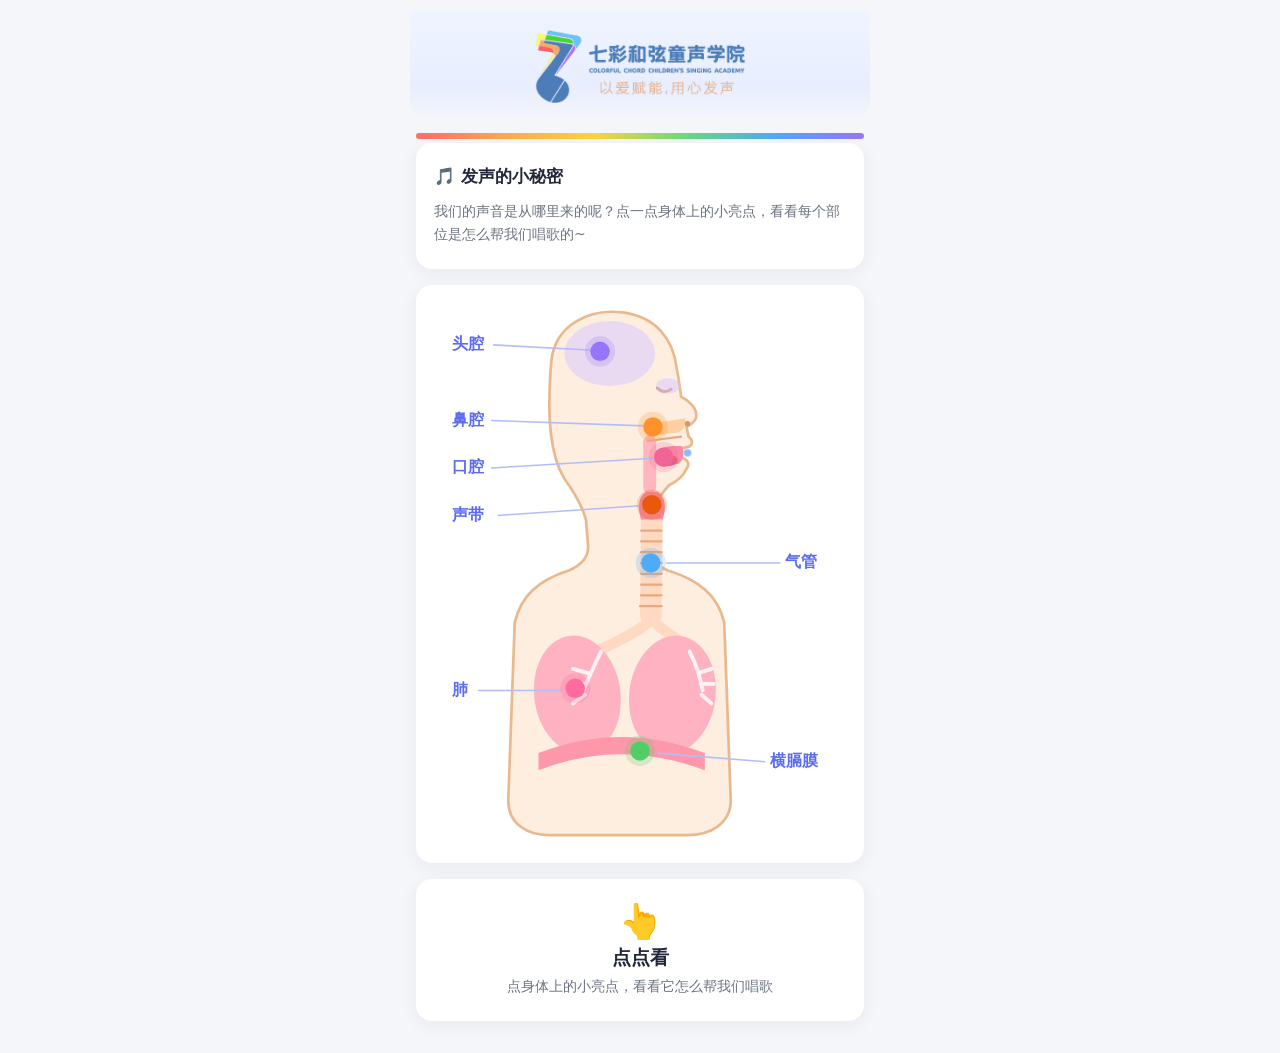
==== organs.html @ ccc393f4 "四环节测评流+键盘组件+星星弹窗+发声器官科普页" ====
<!doctype html>
<html lang="zh">
<head>
<meta charset="utf-8">
<meta name="viewport" content="width=device-width,initial-scale=1,user-scalable=no">
<title>发声的小秘密 · 七彩和弦</title>
<link rel="icon" type="image/png" href="assets/favicon.png">
<link rel="stylesheet" href="assets/style.css">
<style>
  .organ-svg { width: 100%; height: auto; display: block; }
  .organ-hit { cursor: pointer; }
  .organ-hit .dot { transition: transform .2s; transform-origin: center; transform-box: fill-box;
                    animation: dotPulse 2.4s ease-in-out infinite; }
  .organ-hit.on .dot { animation: none; transform: scale(1.35); }
  @keyframes dotPulse { 0%,100% { transform: scale(1); } 50% { transform: scale(1.15); } }
  /* 呼吸动画: 肺+横膈膜轻轻起伏 */
  #breathe { animation: br 4s ease-in-out infinite; transform-box: fill-box; transform-origin: 50% 100%; }
  @keyframes br { 0%,100% { transform: scale(1) translateY(0); } 50% { transform: scale(1.03) translateY(3px); } }
  #orgCard { min-height: 120px; }
  #orgCard .o-emoji { font-size: 34px; }
  #orgCard .o-name { font-size: 19px; font-weight: 800; margin: 4px 0; }
  #orgCard .o-role { font-size: 14px; color: var(--sub); line-height: 1.7; }
  #orgCard .o-tip { margin-top: 8px; font-size: 13px; background: #fff7e0; border-radius: 10px; padding: 8px 10px; color: #8a6d00; }
</style>
</head>
<body>
<div class="brandhead">
  <img class="logo" src="assets/logo-wide.png" alt="七彩和弦童声学院">
</div>
<div class="brandbar"></div>

<div class="card">
  <h2>🎵 发声的小秘密</h2>
  <p class="desc">我们的声音是从哪里来的呢？点一点身体上的小亮点，看看每个部位是怎么帮我们唱歌的~</p>
</div>

<div class="card" style="padding:8px">
  <!-- 少儿发声器官图: 侧脸头+正面胸, 气道 口鼻→咽→喉→气管→肺, 参照 BBC 儿童声乐科普图 -->
  <svg class="organ-svg" viewBox="0 0 400 520" id="organSvg" aria-label="发声器官示意图">
    <!-- ===== 人物轮廓(侧脸朝右, 正面胸) ===== -->
    <path d="M 118 62
             C 122 30 152 14 184 18
             C 214 22 231 42 234 70
             C 236 80 237 88 238 96
             C 247 101 253 108 252 115
             C 251 120 246 122 243 124
             L 245 133
             C 249 136 249 140 246 142
             L 234 145
             C 233 148 235 151 240 153
             C 245 155 246 159 243 163
             C 240 170 233 175 227 178
             C 219 186 213 196 211 210
             L 208 235
             C 208 245 214 252 226 257
             C 255 266 272 280 278 305
             L 284 470
             C 284 492 264 502 244 502
             L 116 502
             C 96 502 78 492 78 470
             L 84 305
             C 90 280 106 266 134 257
             C 146 252 152 245 152 235
             L 150 210
             C 146 195 138 183 130 172
             C 118 152 113 120 118 62 Z"
          fill="#fdeee0" stroke="#e9b98d" stroke-width="2.5" stroke-linejoin="round"/>
    <!-- 眼睛(笑眯眯) -->
    <path d="M 216 88 Q 222 94 229 89" fill="none" stroke="#c98f5f" stroke-width="2.5" stroke-linecap="round"/>

    <!-- ===== 头腔(共鸣区, 柔光) ===== -->
    <g class="organ-hit" data-k="head">
      <ellipse cx="172" cy="56" rx="42" ry="30" fill="#d9c9ff" opacity="0.55"/>
      <ellipse cx="226" cy="86" rx="11" ry="7" fill="#d9c9ff" opacity="0.55"/>
    </g>

    <!-- ===== 鼻腔(鼻孔→咽的通道) ===== -->
    <g class="organ-hit" data-k="nose">
      <path d="M 242 116 L 217 120 C 209 122 205 126 206 133 L 236 129 C 241 127 243 121 242 116 Z" fill="#ffcf9f"/>
      <circle cx="244" cy="121" r="2.5" fill="#d89766"/>
    </g>
    <!-- 腭(鼻腔口腔分界) -->
    <path d="M 238 133 L 207 137" stroke="#e8a97e" stroke-width="2" stroke-linecap="round"/>

    <!-- ===== 口腔 + 舌头 ===== -->
    <g class="organ-hit" data-k="mouth">
      <path d="M 239 142 C 228 141 218 143 214 147 C 211 152 214 158 222 160 L 236 158 C 241 154 241 147 239 142 Z" fill="#f98aa5"/>
      <ellipse cx="225" cy="155" rx="10" ry="5.5" fill="#e35d7c"/>
    </g>

    <!-- ===== 咽(口鼻后方共用通道) ===== -->
    <rect x="203" y="132" width="12" height="54" rx="6" fill="#ff9eb0" opacity="0.7"/>

    <!-- ===== 声带/喉 ===== -->
    <g class="organ-hit" data-k="cord">
      <path d="M 201 210 C 197 197 199 188 206 184 L 216 184 C 223 188 225 197 221 210 Z" fill="#f78ca0"/>
      <path d="M 204 193 L 218 198 M 204 200 L 218 195" stroke="#c2255c" stroke-width="2" stroke-linecap="round"/>
    </g>

    <!-- ===== 气管(带软骨环) ===== -->
    <g class="organ-hit" data-k="trachea">
      <path d="M 201 210 L 200 298 C 200 304 204 308 210 308 C 216 308 220 304 220 298 L 221 210 Z" fill="#ffd9c2"/>
      <g stroke="#e8a97e" stroke-width="2" stroke-linecap="round">
        <line x1="201" y1="220" x2="220" y2="220"/><line x1="201" y1="230" x2="220" y2="230"/>
        <line x1="201" y1="240" x2="220" y2="240"/><line x1="201" y1="250" x2="220" y2="250"/>
        <line x1="201" y1="260" x2="220" y2="260"/><line x1="201" y1="270" x2="220" y2="270"/>
        <line x1="201" y1="280" x2="220" y2="280"/><line x1="200" y1="290" x2="220" y2="290"/>
      </g>
    </g>

    <!-- ===== 呼吸组: 支气管+肺+横膈膜 ===== -->
    <g id="breathe">
      <!-- 支气管 -->
      <path d="M 210 302 C 202 312 184 320 164 330" fill="none" stroke="#ffd9c2" stroke-width="10" stroke-linecap="round"/>
      <path d="M 211 302 C 219 312 234 320 248 330" fill="none" stroke="#ffd9c2" stroke-width="10" stroke-linecap="round"/>
      <!-- 肺 -->
      <g class="organ-hit" data-k="lung">
        <ellipse cx="142" cy="372" rx="40" ry="55" fill="#ffb3c2" transform="rotate(-8 142 372)"/>
        <ellipse cx="230" cy="372" rx="40" ry="55" fill="#ffb3c2" transform="rotate(8 230 372)"/>
        <!-- 肺内支气管树 -->
        <g stroke="#ffffff" stroke-width="3.5" stroke-linecap="round" fill="none" opacity="0.85">
          <path d="M 164 332 C 158 344 152 356 148 368 M 152 352 L 138 348 M 150 362 L 136 362 M 149 372 L 138 380"/>
          <path d="M 246 332 C 252 344 256 356 258 368 M 254 352 L 266 348 M 256 362 L 268 362 M 257 372 L 266 380"/>
        </g>
      </g>
      <!-- 横膈膜 -->
      <g class="organ-hit" data-k="diaphragm">
        <path d="M 106 426 Q 182 396 260 426 L 260 442 Q 182 412 106 442 Z" fill="#ff97ab"/>
      </g>
    </g>

    <!-- ===== 气流小粒子(吸气: 口→咽→气管→两肺) ===== -->
    <g fill="#7fb3ff" opacity="0.9">
      <circle cx="244" cy="148" r="3.5"><animateMotion dur="3.2s" repeatCount="indefinite"
        path="M 244 148 C 228 150 216 152 211 158 C 207 165 208 178 210 192 L 210 240 L 210 296 C 206 308 192 318 170 326"/></circle>
      <circle cx="244" cy="148" r="3.5"><animateMotion dur="3.2s" begin="1.6s" repeatCount="indefinite"
        path="M 244 148 C 228 150 216 152 211 158 C 207 165 208 178 210 192 L 210 240 L 210 296 C 206 308 192 318 170 326"/></circle>
      <circle cx="244" cy="148" r="3.5"><animateMotion dur="3.2s" begin="0.8s" repeatCount="indefinite"
        path="M 244 148 C 228 150 216 152 211 158 C 207 165 208 178 210 192 L 210 240 L 210 296 C 214 308 226 318 244 326"/></circle>
    </g>

    <!-- ===== 标签 + 引线 + 可点圆点 ===== -->
    <g font-size="15" font-weight="700" fill="#5b6cf0">
      <g stroke="#b3bdfa" stroke-width="1.5" fill="none">
        <line x1="64" y1="48" x2="156" y2="53"/>
        <line x1="62" y1="118" x2="204" y2="123"/>
        <line x1="62" y1="162" x2="212" y2="153"/>
        <line x1="68" y1="206" x2="200" y2="197"/>
        <line x1="330" y1="250" x2="224" y2="250"/>
        <line x1="50" y1="368" x2="128" y2="368"/>
        <line x1="316" y1="434" x2="216" y2="426"/>
      </g>
      <text x="26" y="52">头腔</text>
      <text x="26" y="122">鼻腔</text>
      <text x="26" y="166">口腔</text>
      <text x="26" y="210">声带</text>
      <text x="334" y="254">气管</text>
      <text x="26" y="372">肺</text>
      <text x="320" y="438">横膈膜</text>
      <!-- 可点圆点(带光晕) -->
      <g class="organ-hit" data-k="head"><circle cx="163" cy="54" r="14" fill="#9775fa" opacity="0.22"/><circle class="dot" cx="163" cy="54" r="9" fill="#9775fa"/></g>
      <g class="organ-hit" data-k="nose"><circle cx="212" cy="124" r="14" fill="#ff922b" opacity="0.22"/><circle class="dot" cx="212" cy="124" r="9" fill="#ff922b"/></g>
      <g class="organ-hit" data-k="mouth"><circle cx="222" cy="152" r="14" fill="#f06595" opacity="0.22"/><circle class="dot" cx="222" cy="152" r="9" fill="#f06595"/></g>
      <g class="organ-hit" data-k="cord"><circle cx="211" cy="196" r="14" fill="#e8590c" opacity="0.22"/><circle class="dot" cx="211" cy="196" r="9" fill="#e8590c"/></g>
      <g class="organ-hit" data-k="trachea"><circle cx="210" cy="250" r="14" fill="#4dabf7" opacity="0.22"/><circle class="dot" cx="210" cy="250" r="9" fill="#4dabf7"/></g>
      <g class="organ-hit" data-k="lung"><circle cx="140" cy="366" r="14" fill="#ff6b9d" opacity="0.22"/><circle class="dot" cx="140" cy="366" r="9" fill="#ff6b9d"/></g>
      <g class="organ-hit" data-k="diaphragm"><circle cx="200" cy="424" r="14" fill="#51cf66" opacity="0.22"/><circle class="dot" cx="200" cy="424" r="9" fill="#51cf66"/></g>
    </g>
  </svg>
</div>

<!-- 点器官后的讲解卡 -->
<div class="card" id="orgCard">
  <div style="text-align:center">
    <div class="o-emoji" id="oEmoji">👆</div>
    <div class="o-name" id="oName">点点看</div>
    <div class="o-role" id="oRole">点身体上的小亮点，看看它怎么帮我们唱歌</div>
    <div class="o-tip" id="oTip" style="display:none"></div>
  </div>
</div>

<script src="assets/mock.js"></script>
<script>
const ORGANS = {
  head:      { e:'🔔', n:'头腔',   role:'唱高音的时候，声音会跑到头顶这里来共鸣，让高音又亮又轻松！', tip:'小秘诀：唱高音时感觉声音在头顶"嗡嗡"响。' },
  nose:      { e:'👃', n:'鼻腔',   role:'鼻腔是一个共鸣箱，让声音更集中、更亮。哼歌的时候它就在工作啦。', tip:'小秘诀：闭嘴哼"嗯——"，鼻子会痒痒的。' },
  mouth:     { e:'👄', n:'口腔',   role:'嘴巴不光咬字，还是个大音箱！嘴巴张开的形状不一样，声音的颜色就不一样。', tip:'小秘诀：唱歌时嘴巴张大一点，声音更好听。' },
  cord:      { e:'🎻', n:'声带',   role:'声带是藏在喉咙里的两片小琴弦！气息一吹，它就振动，声音就出来啦。', tip:'小秘诀：轻轻摸喉咙，说话时它会震动哦。' },
  trachea:   { e:'🌬️', n:'气管',  role:'气管是气息的专用通道，把肺里的气稳稳地送到声带那里去。', tip:'小秘诀：深吸一口气，感受气流经过喉咙。' },
  lung:      { e:'🫁', n:'肺',     role:'肺是气息的发动机！唱歌用的气都是从这里来的，气息足才能唱得长。', tip:'小秘诀：唱歌前先深深吸一口气存起来。' },
  diaphragm: { e:'💪', n:'横膈膜', role:'横膈膜在肺的下面，是控制气息的"小活塞"。用肚子呼吸唱歌，就是它在用力！', tip:'小秘诀：躺下，把手放肚子上，吸气时肚子鼓起来。' },
};
const card = { e:document.getElementById('oEmoji'), n:document.getElementById('oName'), r:document.getElementById('oRole'), t:document.getElementById('oTip') };
document.querySelectorAll('.organ-hit').forEach(el => {
  el.addEventListener('click', () => {
    const k = el.dataset.k, o = ORGANS[k];
    if (!o) return;
    document.querySelectorAll('.organ-hit').forEach(x => x.classList.remove('on'));
    document.querySelectorAll('.organ-hit[data-k="'+k+'"]').forEach(x => x.classList.add('on'));
    card.e.textContent = o.e; card.n.textContent = o.n; card.r.textContent = o.role;
    card.t.textContent = o.tip; card.t.style.display = 'block';
    showStarToast(null, o.n + '——' + '知道啦！');
  });
});
</script>
</body>
</html>
---- assets/style.css ----
:root {
  --ink: #22273a;
  --sub: #6b7280;
  --bg: #f5f6fa;
  --card: #ffffff;
  --brand: #5b6cf0;
  --rainbow: linear-gradient(90deg, #ff6b6b, #ffa94d, #ffd43b, #69db7c, #4dabf7, #9775fa);
}
* { margin: 0; padding: 0; box-sizing: border-box; }
html { font-size: 16px; }
body {
  font-family: -apple-system, "PingFang SC", "Microsoft YaHei", system-ui, sans-serif;
  background: var(--bg); color: var(--ink);
  min-height: 100vh; max-width: 480px; margin: 0 auto; padding: 16px;
}
.brandbar {
  background: var(--rainbow); height: 6px; border-radius: 3px; margin-bottom: 4px;
}
.brandhead {
  background: linear-gradient(180deg, #f0f4ff 0%, #e8eeff 70%, #f5f6fa 100%);
  border-radius: 0 0 18px 18px;
  padding: 18px 16px 12px;
  margin: -4px -6px 14px;
  text-align: center;
}
.brandhead img.logo {
  width: 210px; max-width: 64%;
}
.brandhead .slogan {
  font-size: 11px; color: #7a89ad; letter-spacing: 3px; margin-top: 4px;
}
.brand {
  font-size: 13px; color: var(--sub); text-align: center; margin: 10px 0 18px;
}
.card {
  background: var(--card); border-radius: 16px; padding: 22px 18px;
  box-shadow: 0 4px 18px rgba(34, 39, 58, 0.06); margin-bottom: 16px;
}
h1 { font-size: 22px; margin-bottom: 6px; }
h2 { font-size: 17px; margin-bottom: 12px; }
.desc { font-size: 14px; color: var(--sub); line-height: 1.7; }
.field { margin: 16px 0; }
.field label { display: block; font-size: 14px; margin-bottom: 6px; font-weight: 600; }
.field input, .field select {
  width: 100%; height: 46px; border: 1.5px solid #e5e7eb; border-radius: 10px;
  font-size: 16px; padding: 0 12px; background: #fafafa; outline: none;
}
.field input:focus, .field select:focus { border-color: var(--brand); background: #fff; }
.btn {
  display: block; width: 100%; height: 50px; border: none; border-radius: 25px;
  background: var(--brand); color: #fff; font-size: 17px; font-weight: 600;
  cursor: pointer; margin-top: 8px;
}
.btn:active { opacity: 0.85; }
.btn.ghost { background: #eef0ff; color: var(--brand); }
.steps { display: flex; justify-content: space-between; margin: 4px 0 18px; }
.step { flex: 1; text-align: center; font-size: 12px; color: var(--sub); position: relative; }
.step.on { color: var(--brand); font-weight: 700; }
.step.on::after {
  content: ""; position: absolute; left: 20%; right: 20%; bottom: -6px;
  height: 3px; border-radius: 2px; background: var(--rainbow);
}
.tag {
  display: inline-block; font-size: 12px; padding: 3px 10px; border-radius: 999px;
  background: #eef0ff; color: var(--brand); margin: 2px 4px 2px 0;
}
.q { margin: 20px 0; }
.q .qt { font-size: 15px; font-weight: 600; margin-bottom: 10px; }
.opts { display: grid; gap: 8px; }
.opt {
  border: 1.5px solid #e5e7eb; border-radius: 10px; padding: 12px; font-size: 14px;
  cursor: pointer; background: #fafafa;
}
.opt.sel { border-color: var(--brand); background: #eef0ff; color: var(--brand); font-weight: 600; }
.rec {
  display: flex; align-items: center; gap: 12px; padding: 14px; border-radius: 12px;
  background: #f0fdf4; border: 1.5px solid #bbf7d0; margin: 10px 0;
}
.rec .big { font-size: 26px; }
.note { font-size: 12px; color: #9ca3af; text-align: center; line-height: 1.6; }

/* ---- 环境提醒闸门（测评开始前满屏提醒） ---- */
.env-gate {
  position: fixed; inset: 0; z-index: 99;
  background: linear-gradient(160deg, #5b6cf0 0%, #7a5cf5 55%, #9775fa 100%);
  display: flex; flex-direction: column; justify-content: center; align-items: center;
  padding: 34px 30px; text-align: center; color: #fff;
  transition: opacity .45s ease, visibility .45s;
}
.env-gate.hide { opacity: 0; visibility: hidden; pointer-events: none; }
.env-gate .rainbow-top {
  position: absolute; top: 0; left: 0; right: 0; height: 8px;
  background: var(--rainbow);
}
.env-gate .gate-icon { font-size: 72px; line-height: 1; animation: gateFloat 2.2s ease-in-out infinite; }
@keyframes gateFloat { 0%,100% { transform: translateY(0) } 50% { transform: translateY(-10px) } }
.env-gate h2 {
  color: #fff; font-size: 26px; margin: 22px 0 6px; letter-spacing: 1px;
}
.env-gate .gate-sub { font-size: 15px; opacity: .92; margin-bottom: 26px; }
.env-gate .gate-tips {
  background: rgba(255,255,255,.14); border: 1.5px solid rgba(255,255,255,.25);
  border-radius: 16px; padding: 18px 20px; width: 100%; max-width: 340px;
  text-align: left; backdrop-filter: blur(4px);
}
.env-gate .gate-tips .tip {
  display: flex; align-items: flex-start; gap: 10px; font-size: 15px;
  line-height: 1.6; margin: 8px 0;
}
.env-gate .gate-tips .tip .ico { font-size: 18px; flex-shrink: 0; }
.env-gate .gate-warn {
  margin-top: 18px; font-size: 13px; color: #ffe08a; line-height: 1.6;
  display: flex; align-items: center; gap: 6px; justify-content: center;
}
.env-gate .gate-btn {
  display: block; width: 100%; max-width: 340px; height: 54px; margin-top: 26px;
  border: none; border-radius: 27px; background: #fff; color: var(--brand);
  font-size: 18px; font-weight: 700; cursor: pointer;
  box-shadow: 0 8px 24px rgba(0,0,0,.18);
}
.env-gate .gate-btn:active { transform: scale(.97); }

/* ---- 录音成功 · 星星激励弹窗 ---- */
.star-toast {
  position: fixed; inset: 0; z-index: 120;
  display: flex; align-items: center; justify-content: center;
  background: rgba(20, 22, 40, .45); backdrop-filter: blur(3px);
  opacity: 0; visibility: hidden; transition: opacity .25s ease, visibility .25s;
}
.star-toast.show { opacity: 1; visibility: visible; }
.star-toast .toast-card {
  background: #fff; border-radius: 24px; padding: 30px 34px 26px;
  text-align: center; max-width: 320px; width: 84%;
  box-shadow: 0 20px 60px rgba(0,0,0,.25);
  transform: scale(.6); transition: transform .3s cubic-bezier(.34,1.56,.64,1);
}
.star-toast.show .toast-card { transform: scale(1); }
.star-toast .toast-stars { position: relative; height: 84px; margin-bottom: 4px; }
.star-toast .st {
  position: absolute; left: 50%; top: 50%; font-size: 30px;
  opacity: 0; animation: starPop .9s ease forwards;
}
.star-toast .st.main { font-size: 58px; margin: -29px 0 0 -29px; animation: starMain 1s ease forwards; }
@keyframes starMain {
  0% { transform: scale(0) rotate(-40deg); opacity: 0; }
  45% { transform: scale(1.3) rotate(8deg); opacity: 1; }
  60% { transform: scale(.92) rotate(0); }
  72%, 100% { transform: scale(1); opacity: 1; }
  82% { transform: scale(1.12); } 88% { transform: scale(.95); }
}
.star-toast .st.s1 { margin: -34px 0 0 -52px; animation-delay: .12s; }
.star-toast .st.s2 { margin: -40px 0 0 22px; animation-delay: .22s; font-size: 24px; }
.star-toast .st.s3 { margin: 6px 0 0 -58px; animation-delay: .3s; font-size: 22px; }
.star-toast .st.s4 { margin: 4px 0 0 40px; animation-delay: .38s; font-size: 26px; }
.star-toast .st.s5 { margin: -8px 0 0 -16px; animation-delay: .46s; font-size: 20px; }
@keyframes starPop {
  0% { transform: scale(0); opacity: 0; }
  50% { transform: scale(1.4); opacity: 1; }
  70%, 100% { transform: scale(1); opacity: 1; }
  82% { transform: scale(1.2); }
}
.star-toast .toast-text {
  font-size: 26px; font-weight: 800; margin-top: 2px;
  background: var(--rainbow); -webkit-background-clip: text; background-clip: text; color: transparent;
}
.star-toast .toast-sub { font-size: 14px; color: var(--sub); margin-top: 8px; line-height: 1.5; }

/* ---- 模拟钢琴键盘 ---- */
.pk { position: relative; margin: 8px 0; }
.pk-wrap {
  position: relative; width: 100%; height: 95px; user-select: none;
  border-radius: 10px; overflow: hidden; box-shadow: 0 2px 10px rgba(0,0,0,.08);
  touch-action: manipulation;
}
.pk-w {
  position: absolute; top: 0; height: 100%;
  background: linear-gradient(180deg, #fff 0%, #f4f5f7 92%, #e4e6ea 100%);
  border-right: 1px solid #d7dae0; border-bottom: 2px solid #cfd3da;
  border-radius: 0 0 6px 6px; cursor: pointer; box-sizing: border-box;
}
.pk-w:last-child { border-right: none; }
.pk-w.pk-down, .pk-w:active { background: linear-gradient(180deg, #eef0ff 0%, #dfe4ff 100%); }
.pk-clabel {
  position: absolute; bottom: 6px; left: 0; right: 0; text-align: center;
  font-size: 10px; color: #9aa0ae; pointer-events: none;
}
.pk-b {
  position: absolute; top: 0; height: 58%; z-index: 2;
  background: linear-gradient(180deg, #3a3f52 0%, #14162a 100%);
  border-radius: 0 0 5px 5px; cursor: pointer; box-sizing: border-box;
  box-shadow: 0 2px 4px rgba(0,0,0,.35);
}
.pk-b.pk-down, .pk-b:active { background: linear-gradient(180deg, #5b6cf0 0%, #2a2f6b 100%); }
/* 高亮引导（音域环节） */
.pk-w.pk-hl { background: linear-gradient(180deg, #ffe9a8 0%, #ffd43b 100%); box-shadow: inset 0 0 0 2px #ffa94d; }
.pk-b.pk-hl { background: linear-gradient(180deg, #ffa94d 0%, #f08c00 100%); box-shadow: inset 0 0 0 2px #ffd43b; }
.pk-w.pk-hl .pk-clabel { color: #b35500; font-weight: 700; }
/* 卡通箭头（在键盘下方、朝上指向高亮琴键） */
.pk-arrow {
  position: absolute; bottom: -34px; transform: translateX(-50%);
  font-size: 30px; z-index: 5; pointer-events: none;
  animation: pkBounce 0.9s ease-in-out infinite;
  filter: drop-shadow(0 2px 3px rgba(0,0,0,.2));
}
@keyframes pkBounce { 0%,100% { transform: translateX(-50%) translateY(0) } 50% { transform: translateX(-50%) translateY(-8px) } }
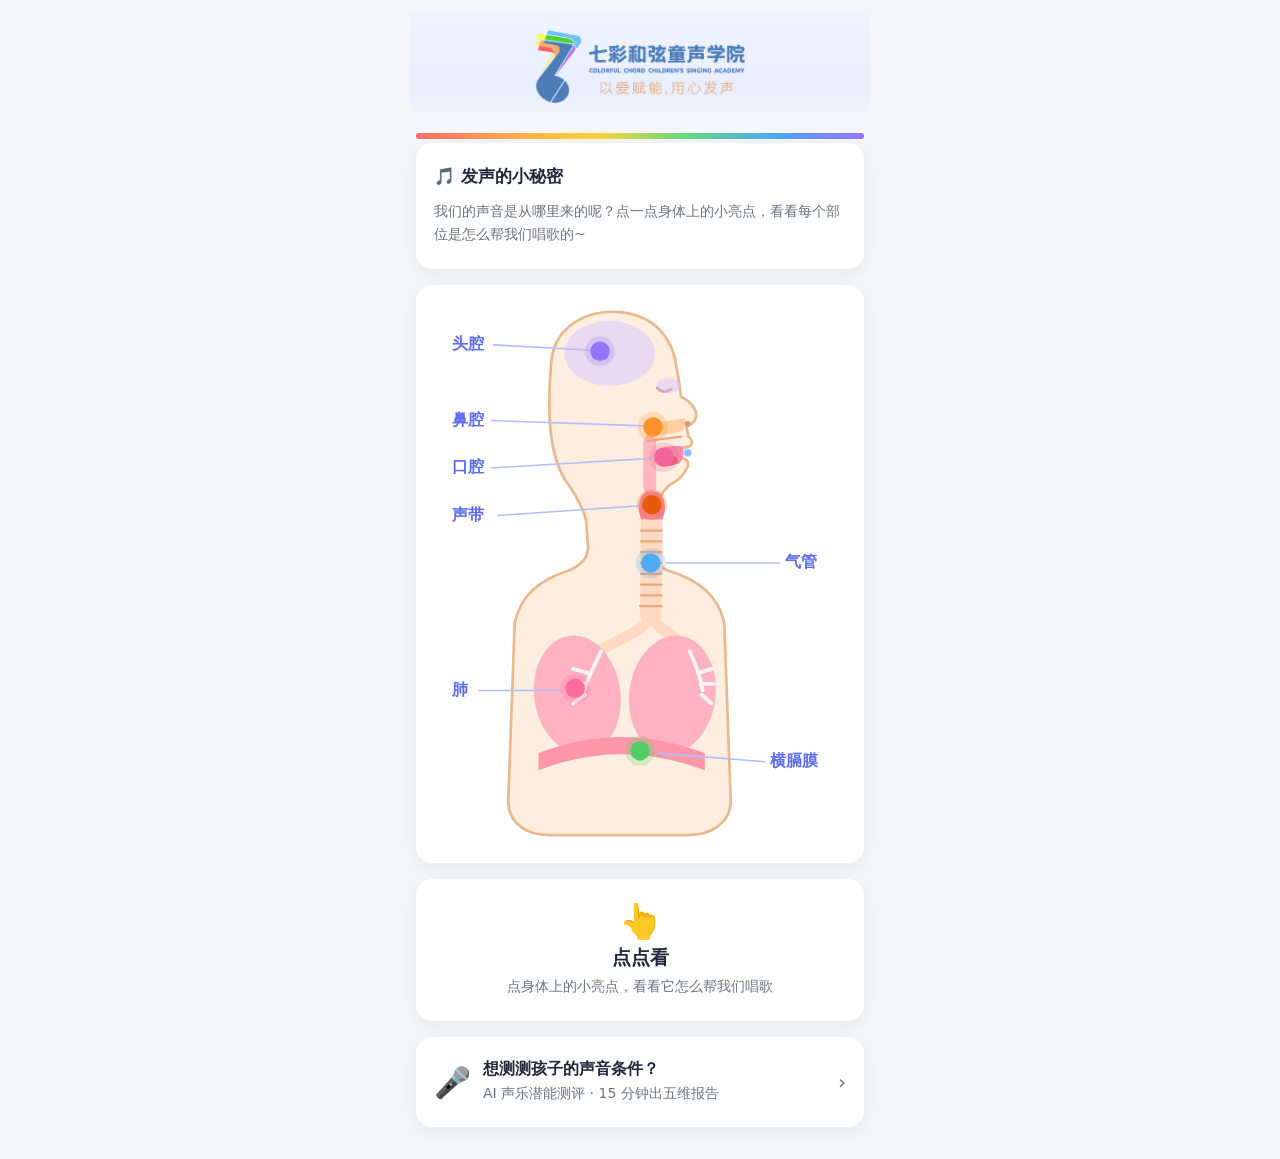
==== commit 26e589de: "器官科普页独立入口+测评页互导" ====
--- a/organs.html
+++ b/organs.html
@@ -179,6 +179,16 @@
   </div>
 </div>
 
+<!-- 尾部引流: 科普页→测评 -->
+<div class="card" onclick="XH.go('index.html')" style="cursor:pointer;display:flex;align-items:center;gap:12px">
+  <div style="font-size:30px">🎤</div>
+  <div style="flex:1">
+    <b>想测测孩子的声音条件？</b>
+    <p class="desc" style="margin:2px 0 0">AI 声乐潜能测评 · 15 分钟出五维报告</p>
+  </div>
+  <div style="color:var(--sub);font-size:20px">›</div>
+</div>
+
 <script src="assets/mock.js"></script>
 <script>
 const ORGANS = {
@@ -191,6 +201,7 @@
   diaphragm: { e:'💪', n:'横膈膜', role:'横膈膜在肺的下面，是控制气息的"小活塞"。用肚子呼吸唱歌，就是它在用力！', tip:'小秘诀：躺下，把手放肚子上，吸气时肚子鼓起来。' },
 };
 const card = { e:document.getElementById('oEmoji'), n:document.getElementById('oName'), r:document.getElementById('oRole'), t:document.getElementById('oTip') };
+const LEARN_PRAISE = ['太棒了！','真聪明！','好厉害！','记住啦！','答对啦！'];
 document.querySelectorAll('.organ-hit').forEach(el => {
   el.addEventListener('click', () => {
     const k = el.dataset.k, o = ORGANS[k];
@@ -199,7 +210,7 @@
     document.querySelectorAll('.organ-hit[data-k="'+k+'"]').forEach(x => x.classList.add('on'));
     card.e.textContent = o.e; card.n.textContent = o.n; card.r.textContent = o.role;
     card.t.textContent = o.tip; card.t.style.display = 'block';
-    showStarToast(null, o.n + '——' + '知道啦！');
+    showStarToast(LEARN_PRAISE[Math.floor(Math.random()*LEARN_PRAISE.length)], '这是' + o.n);
   });
 });
 </script>
